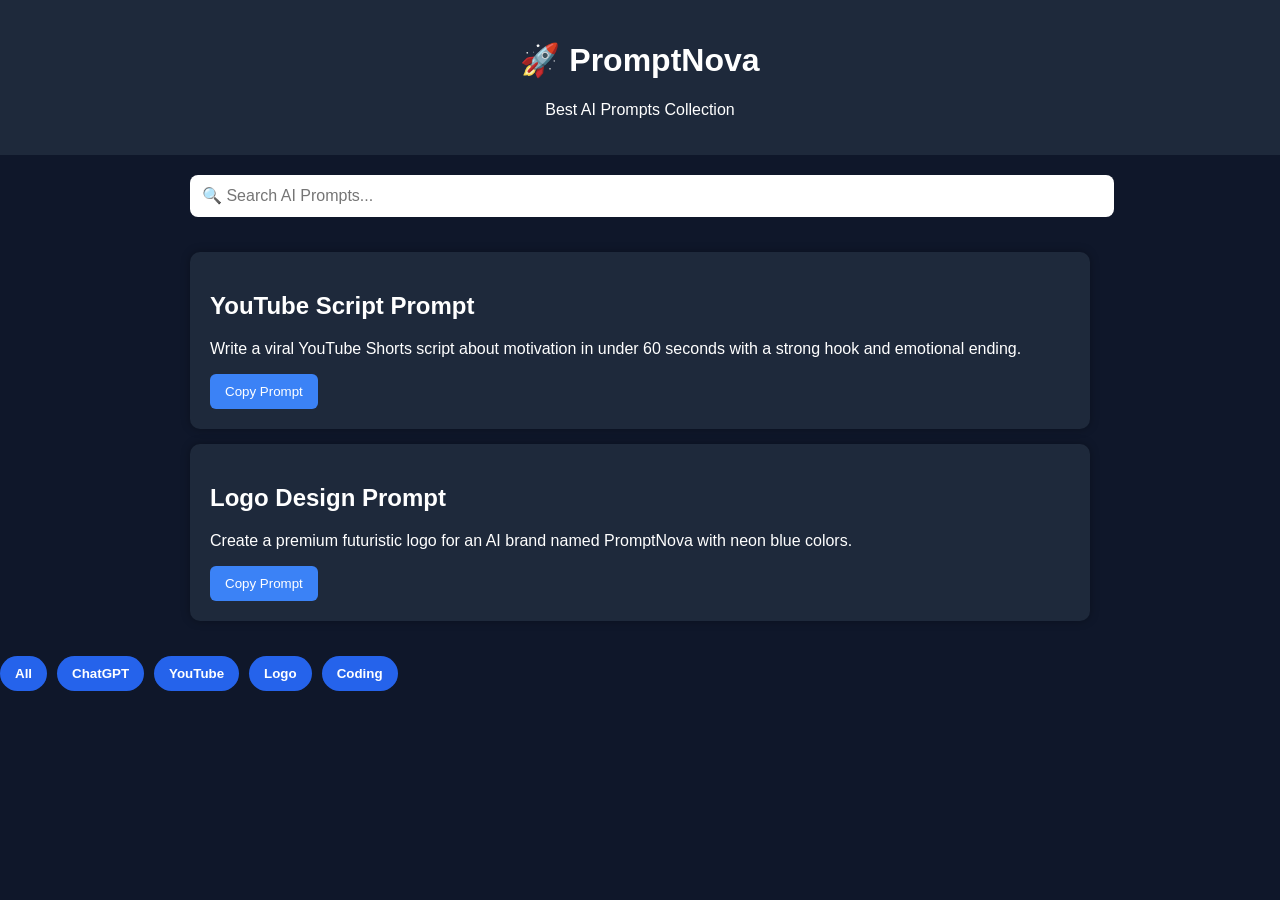
==== prompts.html @ 5114a774 "Update prompts.html" ====
<!DOCTYPE html>
<html lang="en">
<head>
<meta charset="UTF-8">
<meta name="viewport" content="width=device-width, initial-scale=1.0">
<title>PromptNova</title>

<link rel="stylesheet" href="style.css">
</head>

<body>

<header>
<h1>🚀 PromptNova</h1>
<p>Best AI Prompts Collection</p>
</header>

<div class="container">
  <input
  type="text"
  id="search"
  placeholder="🔍 Search AI Prompts..."
  style="width:100%;padding:12px;border-radius:8px;border:none;margin-bottom:20px;font-size:16px;">

<div class="card" data-category="youtube">
<h2>YouTube Script Prompt</h2>

<p id="p1">
Write a viral YouTube Shorts script about motivation in under 60 seconds with a strong hook and emotional ending.
</p>

<button onclick="copyPrompt('p1')">
Copy Prompt
</button>

</div>

<div class="card" data-category="logo">
<h2>Logo Design Prompt</h2>

<p id="p2">
Create a premium futuristic logo for an AI brand named PromptNova with neon blue colors.
</p>

<button onclick="copyPrompt('p2')">
Copy Prompt
</button>

</div>

</div>

<script src="script.js"></script>

</body>
</html>
<div class="categories">
  <button class="cat-btn">All</button>
  <button class="cat-btn">ChatGPT</button>
  <button class="cat-btn">YouTube</button>
  <button class="cat-btn">Logo</button>
  <button class="cat-btn">Coding</button>
</div>
---- style.css ----
body{
  margin:0;
  font-family:Arial,sans-serif;
  background:#0f172a;
  color:white;
}

header{
  background:#1e293b;
  padding:20px;
  text-align:center;
}

.container{
  max-width:900px;
  margin:auto;
  padding:20px;
}

.card{
  background:#1e293b;
  padding:20px;
  margin:15px 0;
  border-radius:10px;
  box-shadow:0 0 10px rgba(0,0,0,0.3);
}

button{
  background:#3b82f6;
  color:white;
  border:none;
  padding:10px 15px;
  border-radius:6px;
  cursor:pointer;
}

button:hover{
  background:#2563eb;
}
.categories{
display:flex;
gap:10px;
flex-wrap:wrap;
margin-bottom:20px;
}

.cat-btn{
background:#2563eb;
color:white;
border:none;
padding:10px 15px;
border-radius:20px;
cursor:pointer;
font-weight:bold;
}

.cat-btn:hover{
background:#1d4ed8;
}
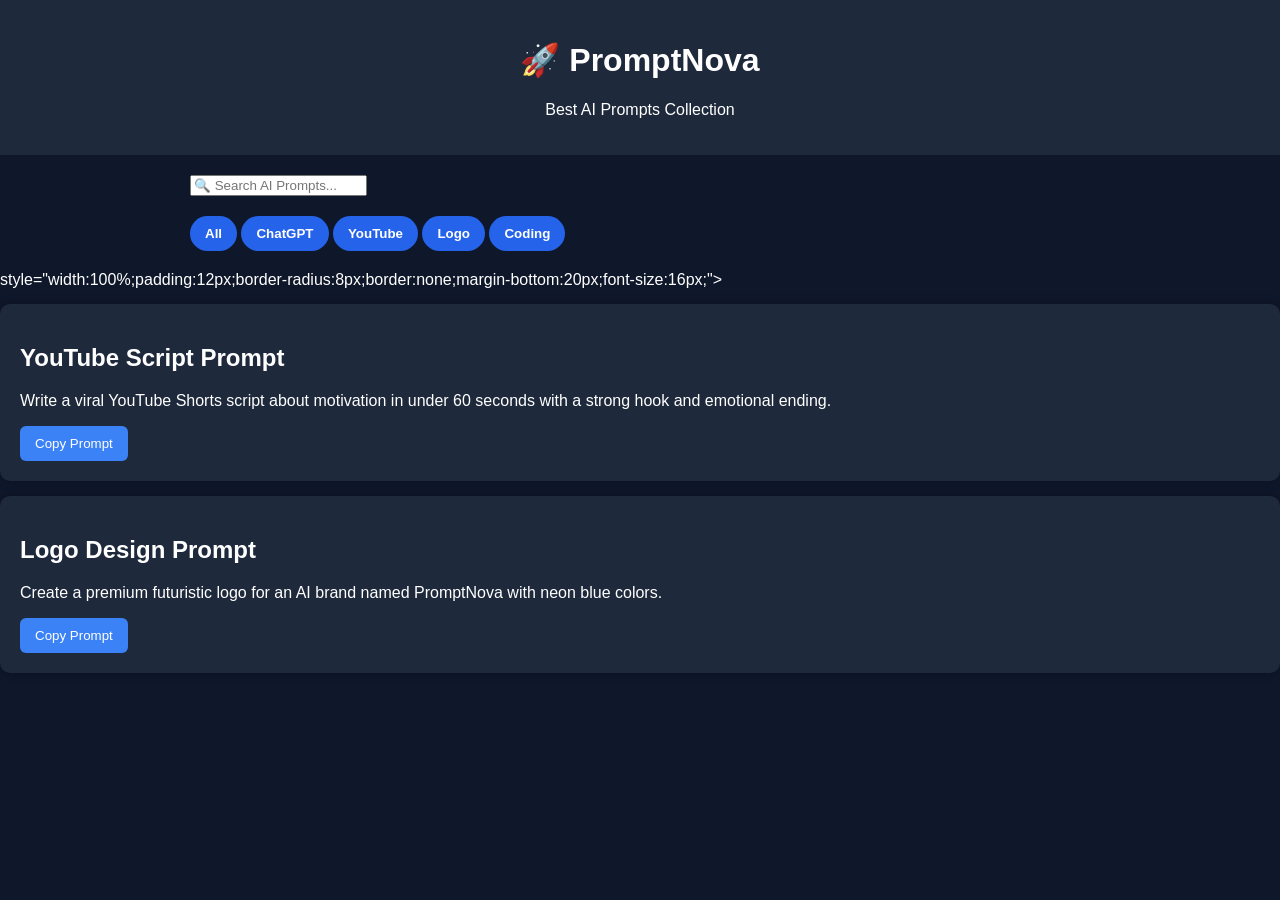
==== commit 8effcc68: "Update prompts.html" ====
--- a/prompts.html
+++ b/prompts.html
@@ -20,6 +20,13 @@
   type="text"
   id="search"
   placeholder="🔍 Search AI Prompts..."
+    <div class="categories">
+  <button class="cat-btn">All</button>
+  <button class="cat-btn">ChatGPT</button>
+  <button class="cat-btn">YouTube</button>
+  <button class="cat-btn">Logo</button>
+  <button class="cat-btn">Coding</button>
+</div>
   style="width:100%;padding:12px;border-radius:8px;border:none;margin-bottom:20px;font-size:16px;">
 
 <div class="card" data-category="youtube">
@@ -54,10 +61,3 @@
 
 </body>
 </html>
-<div class="categories">
-  <button class="cat-btn">All</button>
-  <button class="cat-btn">ChatGPT</button>
-  <button class="cat-btn">YouTube</button>
-  <button class="cat-btn">Logo</button>
-  <button class="cat-btn">Coding</button>
-</div>
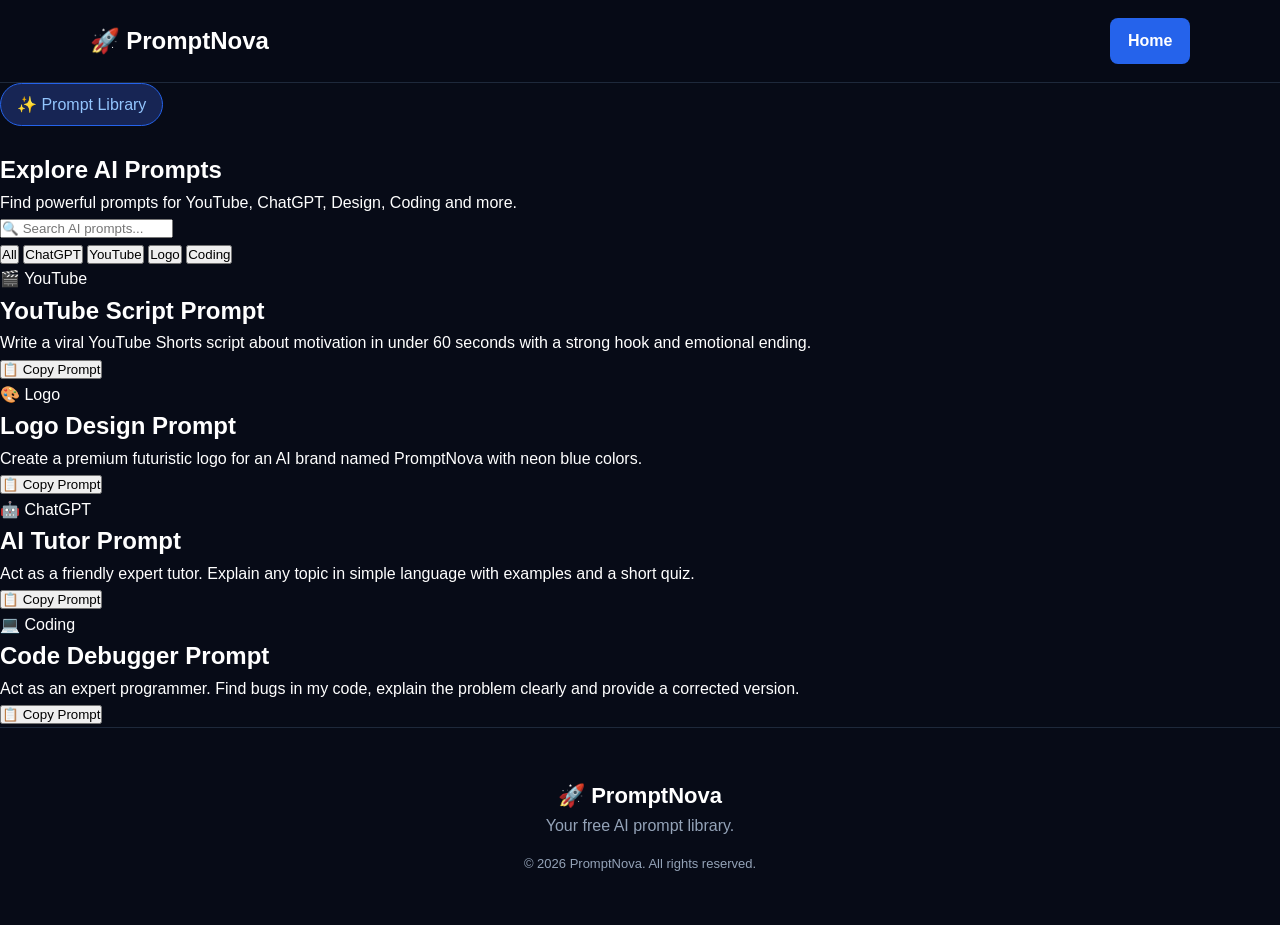
==== commit e22cb295: "Update prompts.html" ====
--- a/prompts.html
+++ b/prompts.html
@@ -1,63 +1,173 @@
 <!DOCTYPE html>
 <html lang="en">
 <head>
-<meta charset="UTF-8">
-<meta name="viewport" content="width=device-width, initial-scale=1.0">
-<title>PromptNova</title>
+  <meta charset="UTF-8">
+  <meta name="viewport" content="width=device-width, initial-scale=1.0">
 
-<link rel="stylesheet" href="style.css">
+  <title>PromptNova — AI Prompts</title>
+
+  <link rel="stylesheet" href="style.css?v=2">
 </head>
 
 <body>
 
-<header>
-<h1>🚀 PromptNova</h1>
-<p>Best AI Prompts Collection</p>
-</header>
+  <!-- NAVBAR -->
+  <nav class="navbar">
+    <div class="logo">🚀 PromptNova</div>
 
-<div class="container">
-  <input
-  type="text"
-  id="search"
-  placeholder="🔍 Search AI Prompts..."
+    <a href="index.html" class="nav-btn">
+      Home
+    </a>
+  </nav>
+
+
+  <!-- PAGE HEADER -->
+  <section class="prompts-hero">
+
+    <div class="badge">
+      ✨ Prompt Library
+    </div>
+
+    <h1>Explore AI Prompts</h1>
+
+    <p>
+      Find powerful prompts for YouTube, ChatGPT, Design,
+      Coding and more.
+    </p>
+
+  </section>
+
+
+  <!-- PROMPTS -->
+  <main class="prompts-container">
+
+    <!-- SEARCH -->
+    <input
+      type="text"
+      id="search"
+      class="prompt-search"
+      placeholder="🔍 Search AI prompts..."
+    >
+
+
+    <!-- CATEGORIES -->
     <div class="categories">
-  <button class="cat-btn">All</button>
-  <button class="cat-btn">ChatGPT</button>
-  <button class="cat-btn">YouTube</button>
-  <button class="cat-btn">Logo</button>
-  <button class="cat-btn">Coding</button>
-</div>
-  style="width:100%;padding:12px;border-radius:8px;border:none;margin-bottom:20px;font-size:16px;">
 
-<div class="card" data-category="youtube">
-<h2>YouTube Script Prompt</h2>
+      <button class="cat-btn">All</button>
 
-<p id="p1">
-Write a viral YouTube Shorts script about motivation in under 60 seconds with a strong hook and emotional ending.
-</p>
+      <button class="cat-btn">ChatGPT</button>
 
-<button onclick="copyPrompt('p1')">
-Copy Prompt
-</button>
+      <button class="cat-btn">YouTube</button>
 
-</div>
+      <button class="cat-btn">Logo</button>
 
-<div class="card" data-category="logo">
-<h2>Logo Design Prompt</h2>
+      <button class="cat-btn">Coding</button>
 
-<p id="p2">
-Create a premium futuristic logo for an AI brand named PromptNova with neon blue colors.
-</p>
+    </div>
 
-<button onclick="copyPrompt('p2')">
-Copy Prompt
-</button>
 
-</div>
+    <!-- PROMPT GRID -->
+    <div class="prompt-grid">
 
-</div>
 
-<script src="script.js"></script>
+      <!-- YOUTUBE -->
+      <div class="card prompt-card" data-category="youtube">
+
+        <span class="prompt-tag">🎬 YouTube</span>
+
+        <h2>YouTube Script Prompt</h2>
+
+        <p id="p1">
+          Write a viral YouTube Shorts script about motivation
+          in under 60 seconds with a strong hook and emotional ending.
+        </p>
+
+        <button onclick="copyPrompt('p1')">
+          📋 Copy Prompt
+        </button>
+
+      </div>
+
+
+      <!-- LOGO -->
+      <div class="card prompt-card" data-category="logo">
+
+        <span class="prompt-tag">🎨 Logo</span>
+
+        <h2>Logo Design Prompt</h2>
+
+        <p id="p2">
+          Create a premium futuristic logo for an AI brand
+          named PromptNova with neon blue colors.
+        </p>
+
+        <button onclick="copyPrompt('p2')">
+          📋 Copy Prompt
+        </button>
+
+      </div>
+
+
+      <!-- CHATGPT -->
+      <div class="card prompt-card" data-category="chatgpt">
+
+        <span class="prompt-tag">🤖 ChatGPT</span>
+
+        <h2>AI Tutor Prompt</h2>
+
+        <p id="p3">
+          Act as a friendly expert tutor. Explain any topic
+          in simple language with examples and a short quiz.
+        </p>
+
+        <button onclick="copyPrompt('p3')">
+          📋 Copy Prompt
+        </button>
+
+      </div>
+
+
+      <!-- CODING -->
+      <div class="card prompt-card" data-category="coding">
+
+        <span class="prompt-tag">💻 Coding</span>
+
+        <h2>Code Debugger Prompt</h2>
+
+        <p id="p4">
+          Act as an expert programmer. Find bugs in my code,
+          explain the problem clearly and provide a corrected version.
+        </p>
+
+        <button onclick="copyPrompt('p4')">
+          📋 Copy Prompt
+        </button>
+
+      </div>
+
+
+    </div>
+
+  </main>
+
+
+  <!-- FOOTER -->
+  <footer>
+
+    <h3>🚀 PromptNova</h3>
+
+    <p>
+      Your free AI prompt library.
+    </p>
+
+    <p class="copyright">
+      © 2026 PromptNova. All rights reserved.
+    </p>
+
+  </footer>
+
+
+  <script src="script.js"></script>
 
 </body>
 </html>
--- a/style.css
+++ b/style.css
@@ -1,59 +1,311 @@
-body{
-  margin:0;
-  font-family:Arial,sans-serif;
-  background:#0f172a;
-  color:white;
-}
-
-header{
-  background:#1e293b;
-  padding:20px;
-  text-align:center;
-}
-
-.container{
-  max-width:900px;
-  margin:auto;
-  padding:20px;
-}
-
-.card{
-  background:#1e293b;
-  padding:20px;
-  margin:15px 0;
-  border-radius:10px;
-  box-shadow:0 0 10px rgba(0,0,0,0.3);
-}
-
-button{
-  background:#3b82f6;
-  color:white;
-  border:none;
-  padding:10px 15px;
-  border-radius:6px;
-  cursor:pointer;
-}
-
-button:hover{
-  background:#2563eb;
-}
-.categories{
-display:flex;
-gap:10px;
-flex-wrap:wrap;
-margin-bottom:20px;
-}
-
-.cat-btn{
-background:#2563eb;
-color:white;
-border:none;
-padding:10px 15px;
-border-radius:20px;
-cursor:pointer;
-font-weight:bold;
-}
-
-.cat-btn:hover{
-background:#1d4ed8;
-}
+* {
+  box-sizing: border-box;
+  margin: 0;
+  padding: 0;
+}
+
+html {
+  scroll-behavior: smooth;
+}
+
+body {
+  font-family: Arial, sans-serif;
+  background: #070b17;
+  color: #ffffff;
+  line-height: 1.6;
+}
+
+a {
+  text-decoration: none;
+  color: inherit;
+}
+
+/* NAVBAR */
+
+.navbar {
+  width: 100%;
+  padding: 18px 7%;
+  display: flex;
+  justify-content: space-between;
+  align-items: center;
+  background: rgba(7, 11, 23, 0.95);
+  border-bottom: 1px solid #1e293b;
+  position: sticky;
+  top: 0;
+  z-index: 100;
+}
+
+.logo {
+  font-size: 24px;
+  font-weight: bold;
+}
+
+.nav-btn {
+  background: #2563eb;
+  padding: 10px 18px;
+  border-radius: 8px;
+  font-weight: bold;
+}
+
+/* HERO */
+
+.hero {
+  min-height: 600px;
+  display: flex;
+  justify-content: center;
+  align-items: center;
+  text-align: center;
+  padding: 80px 20px;
+  background:
+    radial-gradient(circle at top, #172554 0%, #070b17 55%);
+}
+
+.hero-content {
+  max-width: 850px;
+}
+
+.badge {
+  display: inline-block;
+  background: #172554;
+  border: 1px solid #2563eb;
+  padding: 8px 16px;
+  border-radius: 30px;
+  margin-bottom: 25px;
+  color: #93c5fd;
+}
+
+.hero h1 {
+  font-size: clamp(42px, 7vw, 76px);
+  line-height: 1.1;
+  margin-bottom: 25px;
+}
+
+.hero h1 span {
+  color: #60a5fa;
+}
+
+.hero p {
+  max-width: 650px;
+  margin: auto;
+  color: #cbd5e1;
+  font-size: 19px;
+}
+
+.hero-buttons {
+  margin-top: 35px;
+  display: flex;
+  justify-content: center;
+  gap: 15px;
+  flex-wrap: wrap;
+}
+
+.primary-btn,
+.secondary-btn {
+  padding: 14px 24px;
+  border-radius: 10px;
+  font-weight: bold;
+}
+
+.primary-btn {
+  background: #2563eb;
+}
+
+.secondary-btn {
+  border: 1px solid #475569;
+  background: #111827;
+}
+
+/* STATS */
+
+.stats {
+  max-width: 900px;
+  margin: -40px auto 70px;
+  display: grid;
+  grid-template-columns: repeat(3, 1fr);
+  gap: 15px;
+  padding: 0 20px;
+}
+
+.stat {
+  text-align: center;
+  background: #111827;
+  border: 1px solid #1e293b;
+  padding: 25px;
+  border-radius: 14px;
+}
+
+.stat h2 {
+  color: #60a5fa;
+  font-size: 30px;
+}
+
+.stat p {
+  color: #94a3b8;
+}
+
+/* SECTIONS */
+
+.section {
+  max-width: 1100px;
+  margin: auto;
+  padding: 70px 20px;
+  text-align: center;
+}
+
+.section > h2 {
+  font-size: 36px;
+  margin-bottom: 8px;
+}
+
+.section-subtitle {
+  color: #94a3b8;
+  margin-bottom: 35px;
+}
+
+/* CATEGORIES */
+
+.category-grid {
+  display: grid;
+  grid-template-columns: repeat(3, 1fr);
+  gap: 18px;
+}
+
+.category-card {
+  background: #111827;
+  border: 1px solid #1e293b;
+  border-radius: 15px;
+  padding: 30px 20px;
+  font-size: 35px;
+  transition: 0.25s;
+}
+
+.category-card:hover {
+  transform: translateY(-6px);
+  border-color: #2563eb;
+}
+
+.category-card h3 {
+  font-size: 20px;
+  margin-top: 10px;
+}
+
+.category-card p {
+  font-size: 14px;
+  color: #94a3b8;
+}
+
+/* FEATURED */
+
+.featured-grid {
+  display: grid;
+  grid-template-columns: repeat(3, 1fr);
+  gap: 20px;
+  text-align: left;
+}
+
+.featured-card {
+  background: #111827;
+  border: 1px solid #1e293b;
+  padding: 25px;
+  border-radius: 15px;
+}
+
+.featured-card span {
+  color: #60a5fa;
+  font-size: 14px;
+}
+
+.featured-card h3 {
+  margin: 12px 0;
+  font-size: 22px;
+}
+
+.featured-card p {
+  color: #94a3b8;
+  margin-bottom: 20px;
+}
+
+.featured-card a {
+  color: #60a5fa;
+  font-weight: bold;
+}
+
+/* CTA */
+
+.cta {
+  text-align: center;
+  margin: 70px 20px;
+  padding: 70px 20px;
+  border-radius: 20px;
+  background: #111827;
+  border: 1px solid #1e293b;
+}
+
+.cta h2 {
+  font-size: 36px;
+}
+
+.cta p {
+  color: #94a3b8;
+  margin: 15px 0 30px;
+}
+
+/* FOOTER */
+
+footer {
+  text-align: center;
+  padding: 50px 20px;
+  border-top: 1px solid #1e293b;
+  color: #94a3b8;
+}
+
+footer h3 {
+  color: white;
+  font-size: 22px;
+}
+
+.copyright {
+  margin-top: 15px;
+  font-size: 13px;
+}
+
+/* MOBILE */
+
+@media (max-width: 700px) {
+
+  .navbar {
+    padding: 15px 20px;
+  }
+
+  .logo {
+    font-size: 20px;
+  }
+
+  .nav-btn {
+    padding: 8px 12px;
+    font-size: 13px;
+  }
+
+  .hero {
+    min-height: 520px;
+  }
+
+  .hero p {
+    font-size: 16px;
+  }
+
+  .stats {
+    grid-template-columns: 1fr;
+    margin-top: 20px;
+  }
+
+  .category-grid,
+  .featured-grid {
+    grid-template-columns: 1fr;
+  }
+
+  .section > h2,
+  .cta h2 {
+    font-size: 28px;
+  }
+}
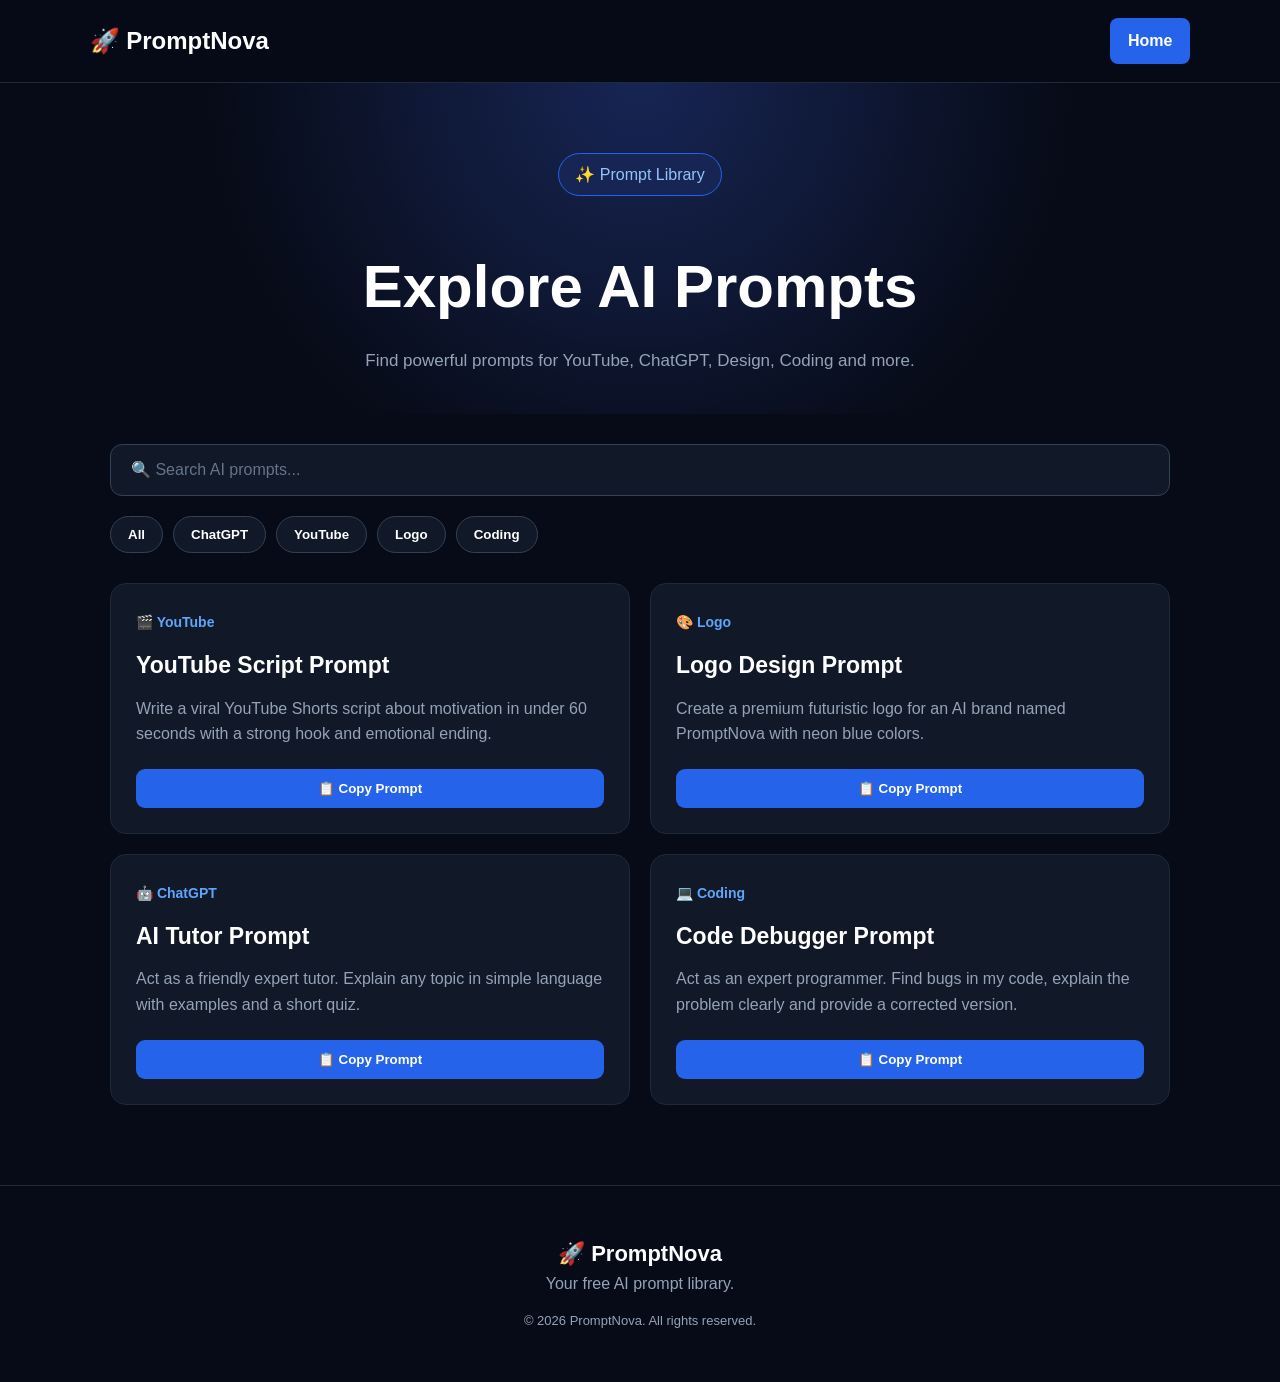
==== commit e166ee99: "Update prompts.html" ====
--- a/prompts.html
+++ b/prompts.html
@@ -6,7 +6,7 @@
 
   <title>PromptNova — AI Prompts</title>
 
-  <link rel="stylesheet" href="style.css?v=2">
+  <link rel="stylesheet" href="style.css?v=3">
 </head>
 
 <body>
--- a/style.css
+++ b/style.css
@@ -309,3 +309,130 @@
     font-size: 28px;
   }
 }
+/* PROMPTS PAGE */
+
+.prompts-hero {
+  text-align: center;
+  padding: 70px 20px 40px;
+  background: radial-gradient(circle at top, #172554 0%, #070b17 60%);
+}
+
+.prompts-hero h1 {
+  font-size: clamp(38px, 6vw, 60px);
+  margin: 18px 0 12px;
+}
+
+.prompts-hero p {
+  color: #94a3b8;
+  max-width: 650px;
+  margin: auto;
+  font-size: 17px;
+}
+
+.prompts-container {
+  max-width: 1100px;
+  margin: auto;
+  padding: 30px 20px 80px;
+}
+
+.prompt-search {
+  width: 100%;
+  padding: 16px 20px;
+  border-radius: 12px;
+  border: 1px solid #334155;
+  background: #111827;
+  color: white;
+  font-size: 16px;
+  outline: none;
+  margin-bottom: 20px;
+}
+
+.prompt-search:focus {
+  border-color: #2563eb;
+}
+
+.prompt-search::placeholder {
+  color: #64748b;
+}
+
+.categories {
+  display: flex;
+  gap: 10px;
+  flex-wrap: wrap;
+  margin-bottom: 30px;
+}
+
+.cat-btn {
+  padding: 10px 17px;
+  border-radius: 25px;
+  border: 1px solid #334155;
+  background: #111827;
+  color: white;
+  cursor: pointer;
+  font-weight: bold;
+}
+
+.cat-btn:hover {
+  background: #2563eb;
+  border-color: #2563eb;
+}
+
+.prompt-grid {
+  display: grid;
+  grid-template-columns: repeat(2, 1fr);
+  gap: 20px;
+}
+
+.prompt-card {
+  background: #111827;
+  border: 1px solid #1e293b;
+  border-radius: 16px;
+  padding: 25px;
+  transition: 0.25s;
+}
+
+.prompt-card:hover {
+  transform: translateY(-5px);
+  border-color: #2563eb;
+}
+
+.prompt-tag {
+  color: #60a5fa;
+  font-size: 14px;
+  font-weight: bold;
+}
+
+.prompt-card h2 {
+  margin: 12px 0;
+  font-size: 23px;
+}
+
+.prompt-card p {
+  color: #94a3b8;
+  margin-bottom: 22px;
+}
+
+.prompt-card button {
+  width: 100%;
+  padding: 12px;
+  border: none;
+  border-radius: 9px;
+  background: #2563eb;
+  color: white;
+  font-weight: bold;
+  cursor: pointer;
+}
+
+.prompt-card button:hover {
+  background: #1d4ed8;
+}
+
+@media (max-width: 700px) {
+  .prompt-grid {
+    grid-template-columns: 1fr;
+  }
+
+  .prompts-hero {
+    padding-top: 50px;
+  }
+}
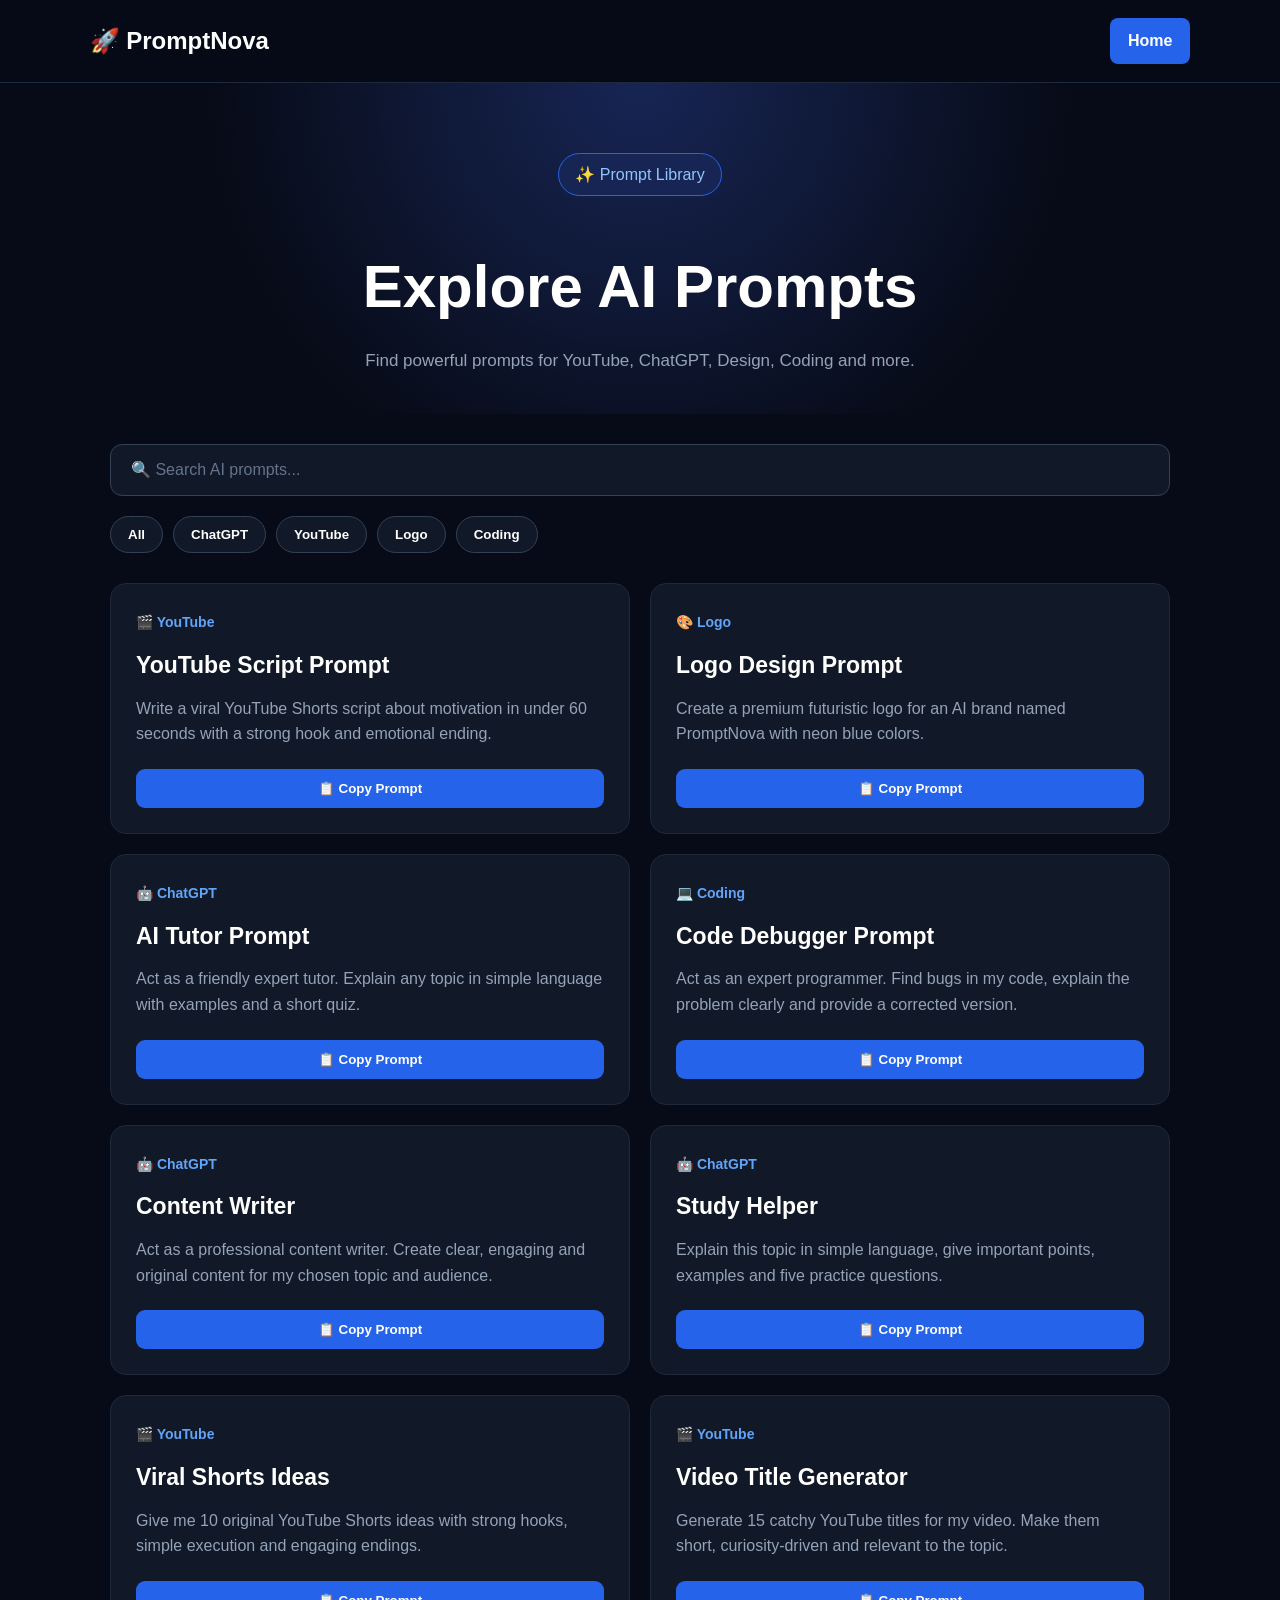
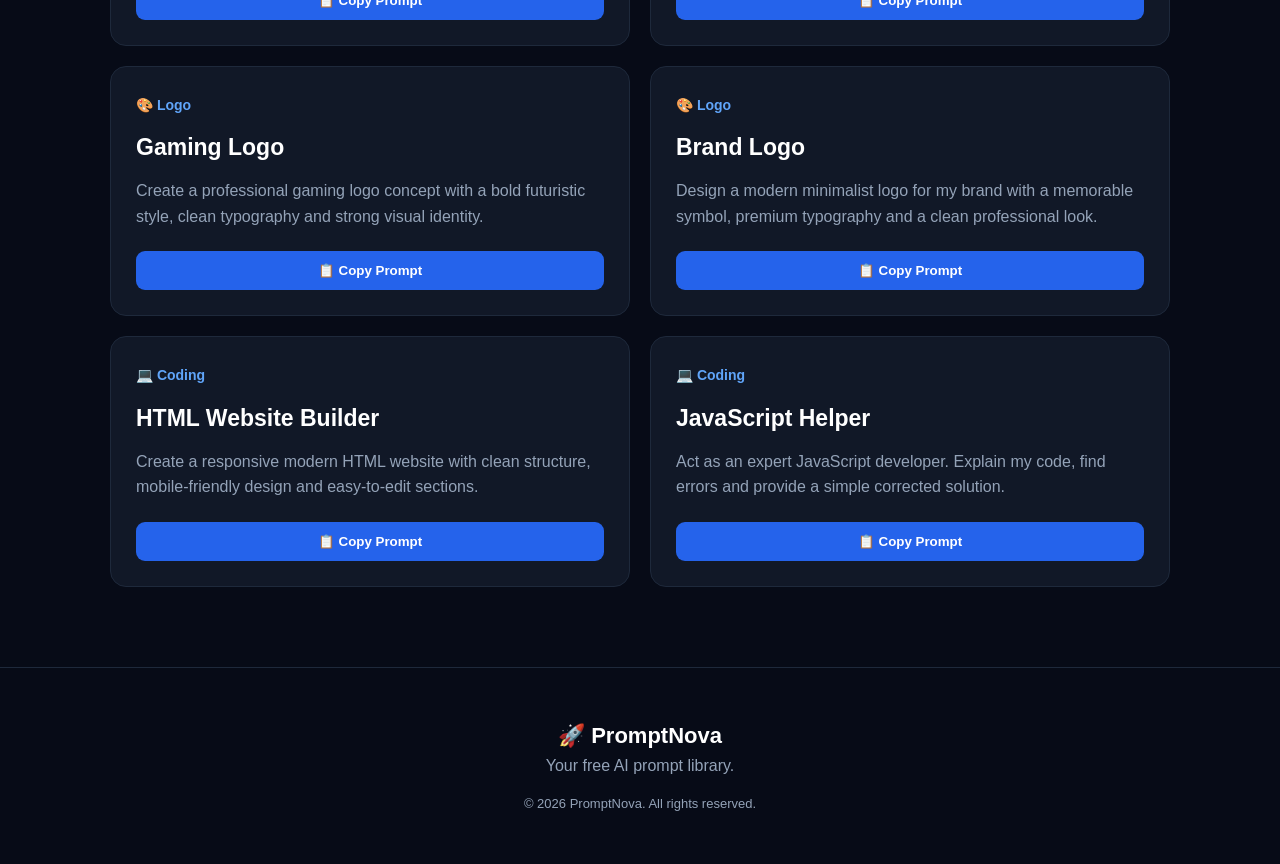
==== commit 9847001a: "Update prompts.html" ====
--- a/prompts.html
+++ b/prompts.html
@@ -144,6 +144,87 @@
         </button>
 
       </div>
+      <!-- MORE PROMPTS -->
+
+<!-- CHATGPT -->
+<div class="card prompt-card" data-category="chatgpt">
+  <span class="prompt-tag">🤖 ChatGPT</span>
+  <h2>Content Writer</h2>
+  <p id="p5">
+    Act as a professional content writer. Create clear, engaging and original content for my chosen topic and audience.
+  </p>
+  <button onclick="copyPrompt('p5')">📋 Copy Prompt</button>
+</div>
+
+<!-- CHATGPT -->
+<div class="card prompt-card" data-category="chatgpt">
+  <span class="prompt-tag">🤖 ChatGPT</span>
+  <h2>Study Helper</h2>
+  <p id="p6">
+    Explain this topic in simple language, give important points, examples and five practice questions.
+  </p>
+  <button onclick="copyPrompt('p6')">📋 Copy Prompt</button>
+</div>
+
+<!-- YOUTUBE -->
+<div class="card prompt-card" data-category="youtube">
+  <span class="prompt-tag">🎬 YouTube</span>
+  <h2>Viral Shorts Ideas</h2>
+  <p id="p7">
+    Give me 10 original YouTube Shorts ideas with strong hooks, simple execution and engaging endings.
+  </p>
+  <button onclick="copyPrompt('p7')">📋 Copy Prompt</button>
+</div>
+
+<!-- YOUTUBE -->
+<div class="card prompt-card" data-category="youtube">
+  <span class="prompt-tag">🎬 YouTube</span>
+  <h2>Video Title Generator</h2>
+  <p id="p8">
+    Generate 15 catchy YouTube titles for my video. Make them short, curiosity-driven and relevant to the topic.
+  </p>
+  <button onclick="copyPrompt('p8')">📋 Copy Prompt</button>
+</div>
+
+<!-- LOGO -->
+<div class="card prompt-card" data-category="logo">
+  <span class="prompt-tag">🎨 Logo</span>
+  <h2>Gaming Logo</h2>
+  <p id="p9">
+    Create a professional gaming logo concept with a bold futuristic style, clean typography and strong visual identity.
+  </p>
+  <button onclick="copyPrompt('p9')">📋 Copy Prompt</button>
+</div>
+
+<!-- LOGO -->
+<div class="card prompt-card" data-category="logo">
+  <span class="prompt-tag">🎨 Logo</span>
+  <h2>Brand Logo</h2>
+  <p id="p10">
+    Design a modern minimalist logo for my brand with a memorable symbol, premium typography and a clean professional look.
+  </p>
+  <button onclick="copyPrompt('p10')">📋 Copy Prompt</button>
+</div>
+
+<!-- CODING -->
+<div class="card prompt-card" data-category="coding">
+  <span class="prompt-tag">💻 Coding</span>
+  <h2>HTML Website Builder</h2>
+  <p id="p11">
+    Create a responsive modern HTML website with clean structure, mobile-friendly design and easy-to-edit sections.
+  </p>
+  <button onclick="copyPrompt('p11')">📋 Copy Prompt</button>
+</div>
+
+<!-- CODING -->
+<div class="card prompt-card" data-category="coding">
+  <span class="prompt-tag">💻 Coding</span>
+  <h2>JavaScript Helper</h2>
+  <p id="p12">
+    Act as an expert JavaScript developer. Explain my code, find errors and provide a simple corrected solution.
+  </p>
+  <button onclick="copyPrompt('p12')">📋 Copy Prompt</button>
+</div>
 
 
     </div>
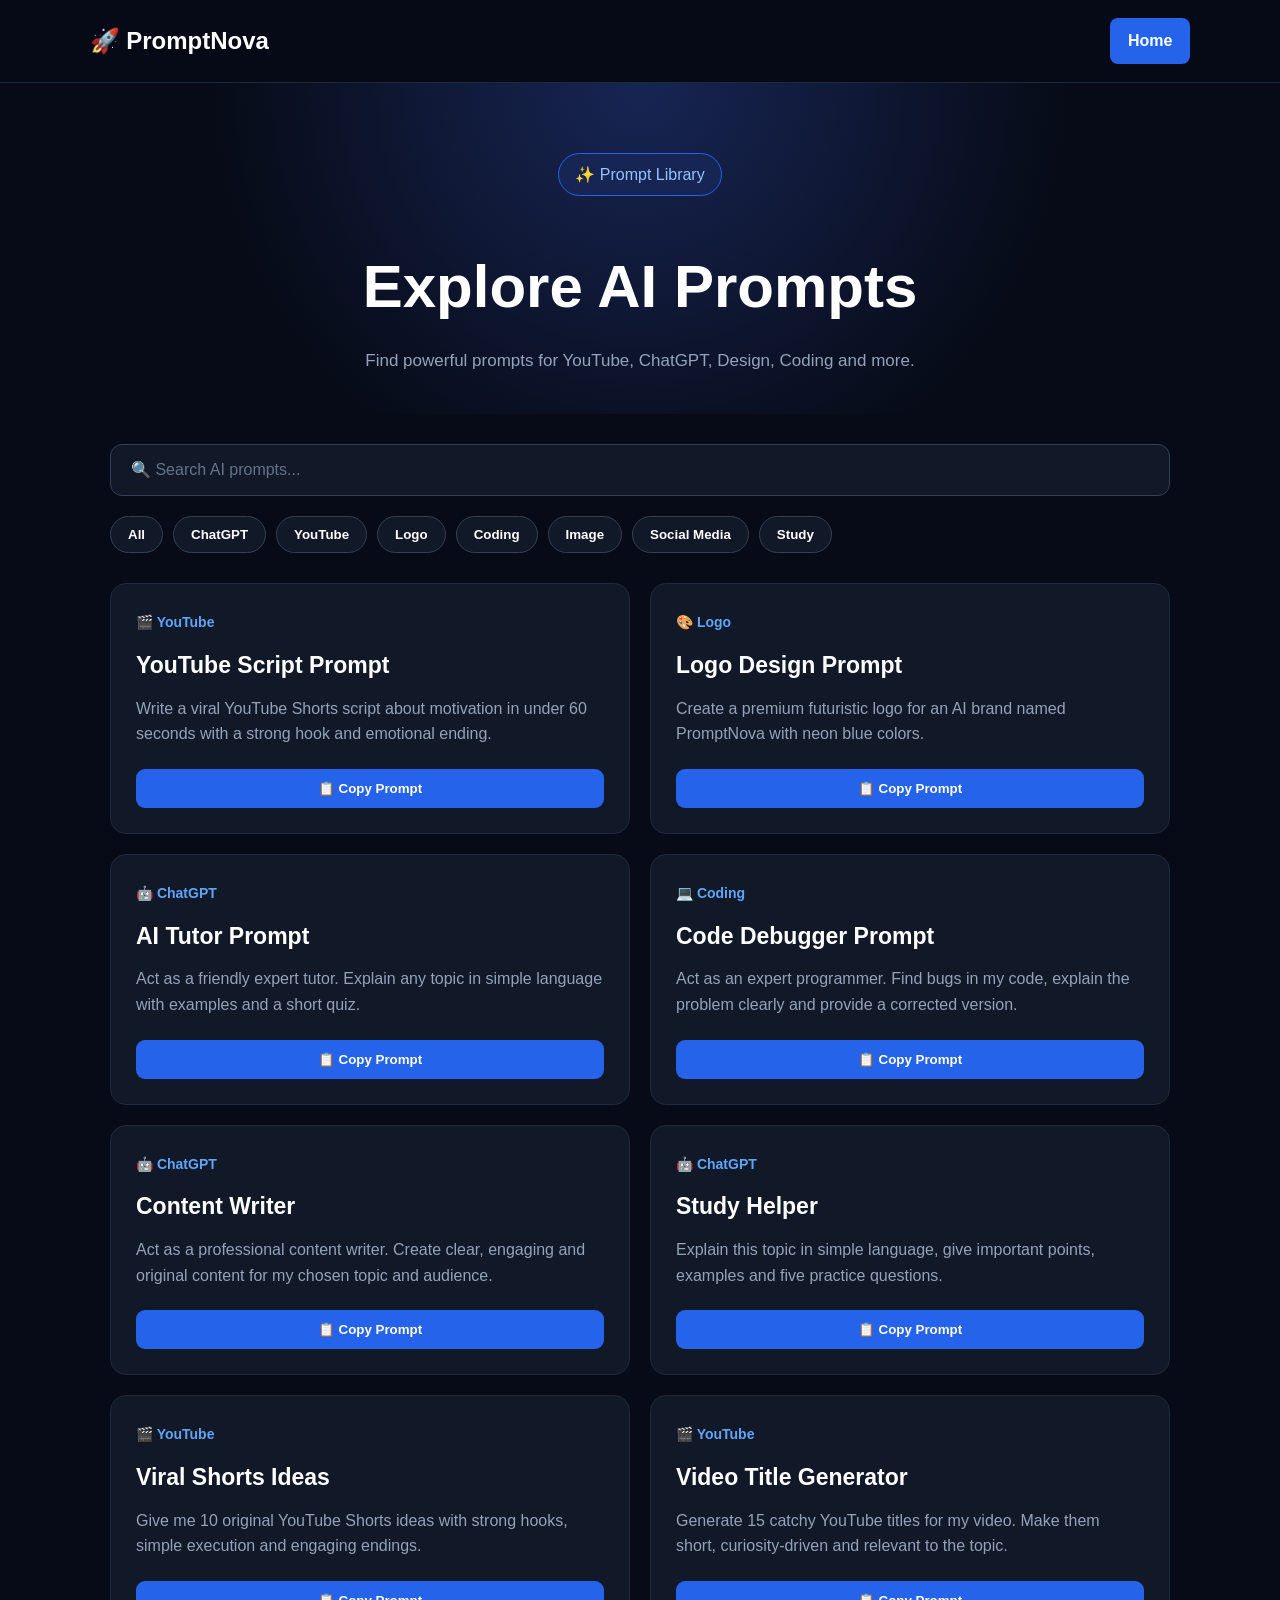
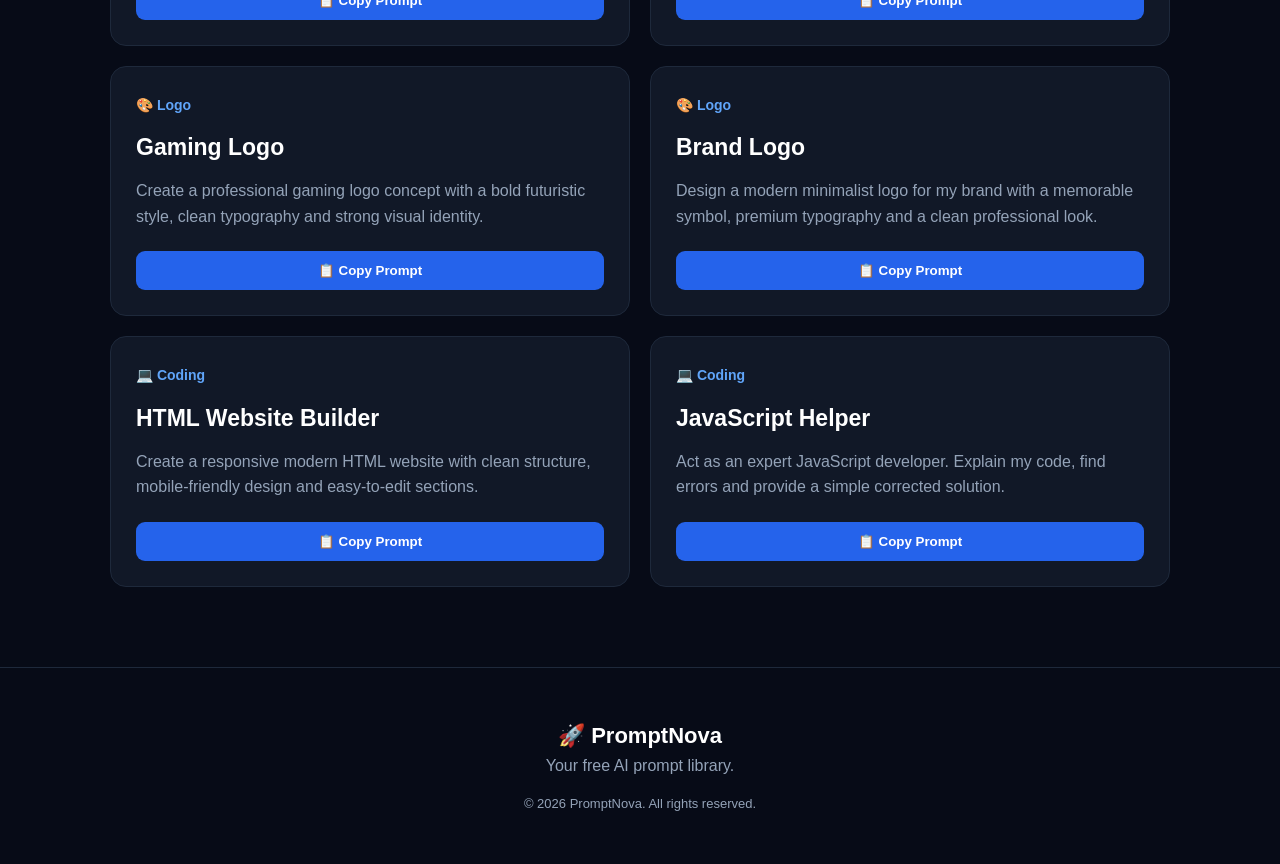
==== commit 41440fb4: "Update prompts.html" ====
--- a/prompts.html
+++ b/prompts.html
@@ -63,6 +63,10 @@
 
       <button class="cat-btn">Coding</button>
 
+      <button class="cat-btn">Image</button>
+<button class="cat-btn">Social Media</button>
+<button class="cat-btn">Study</button>
+
     </div>
 
 
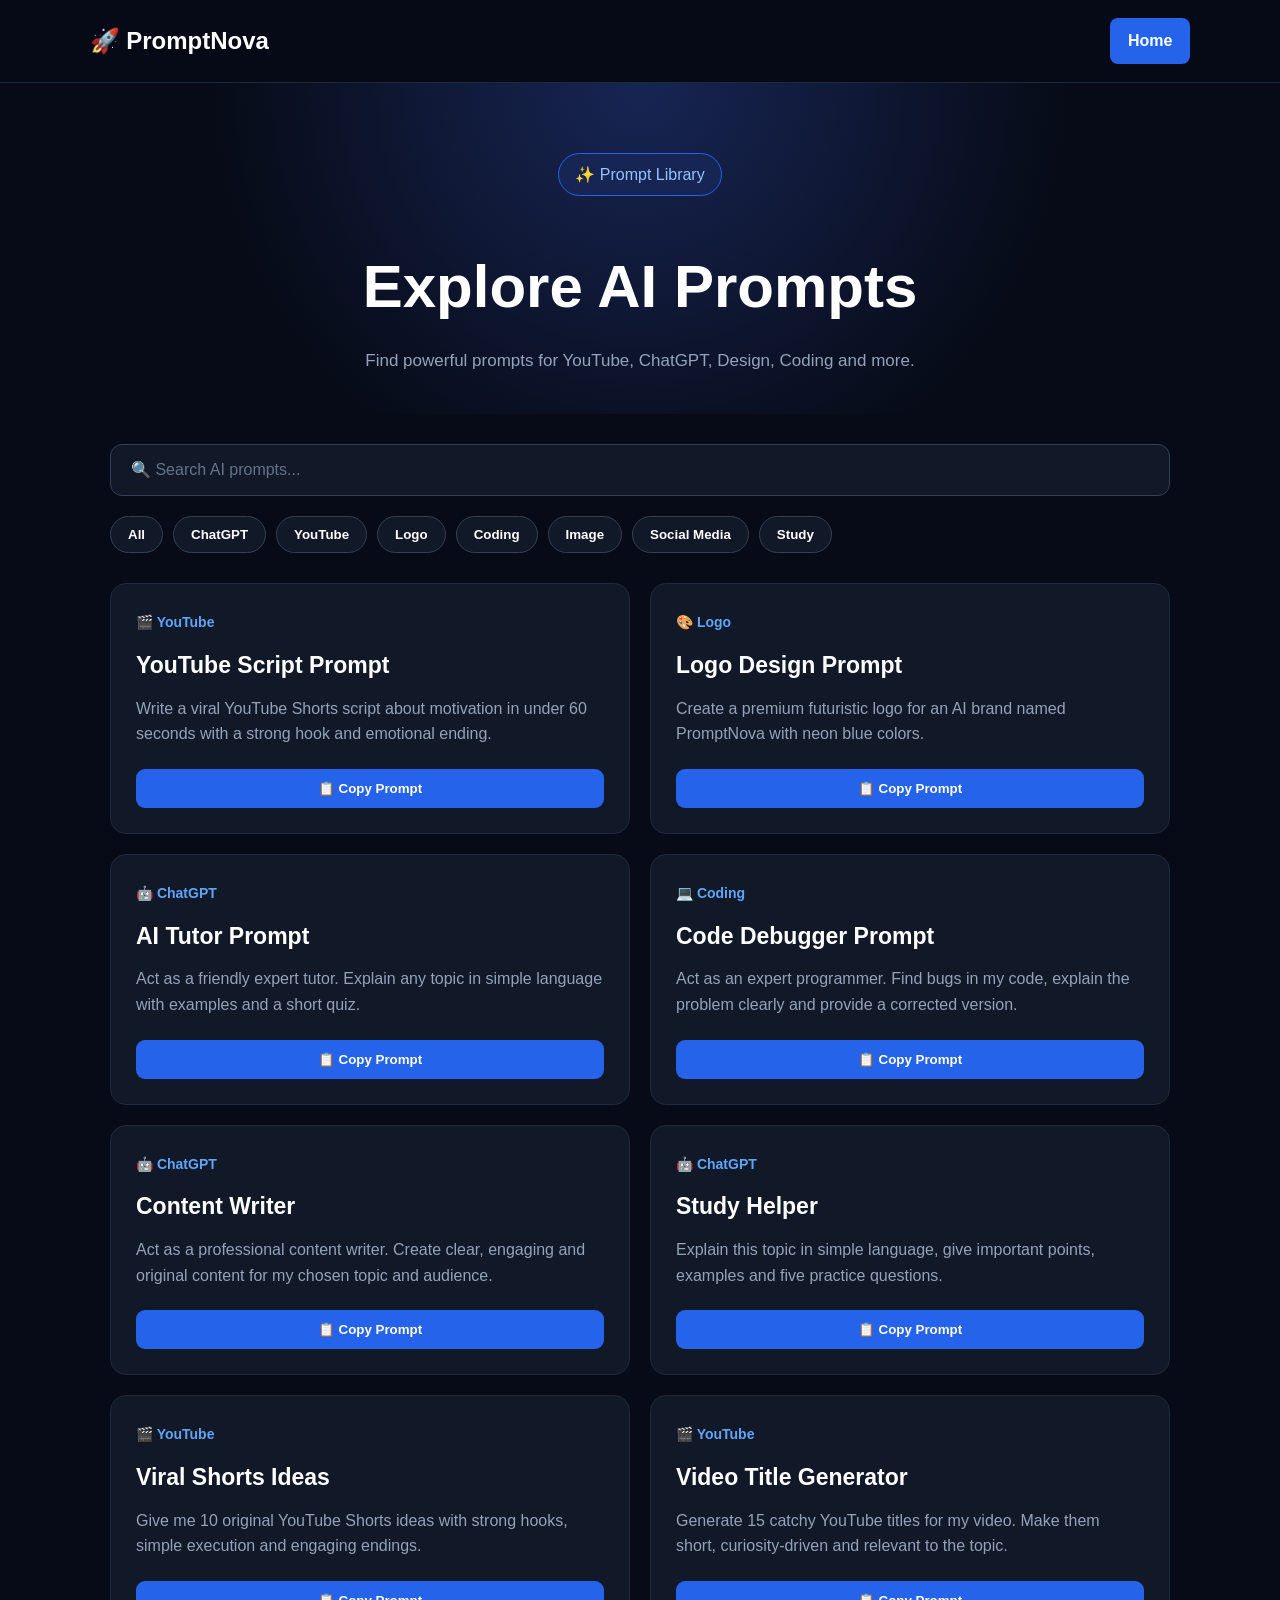
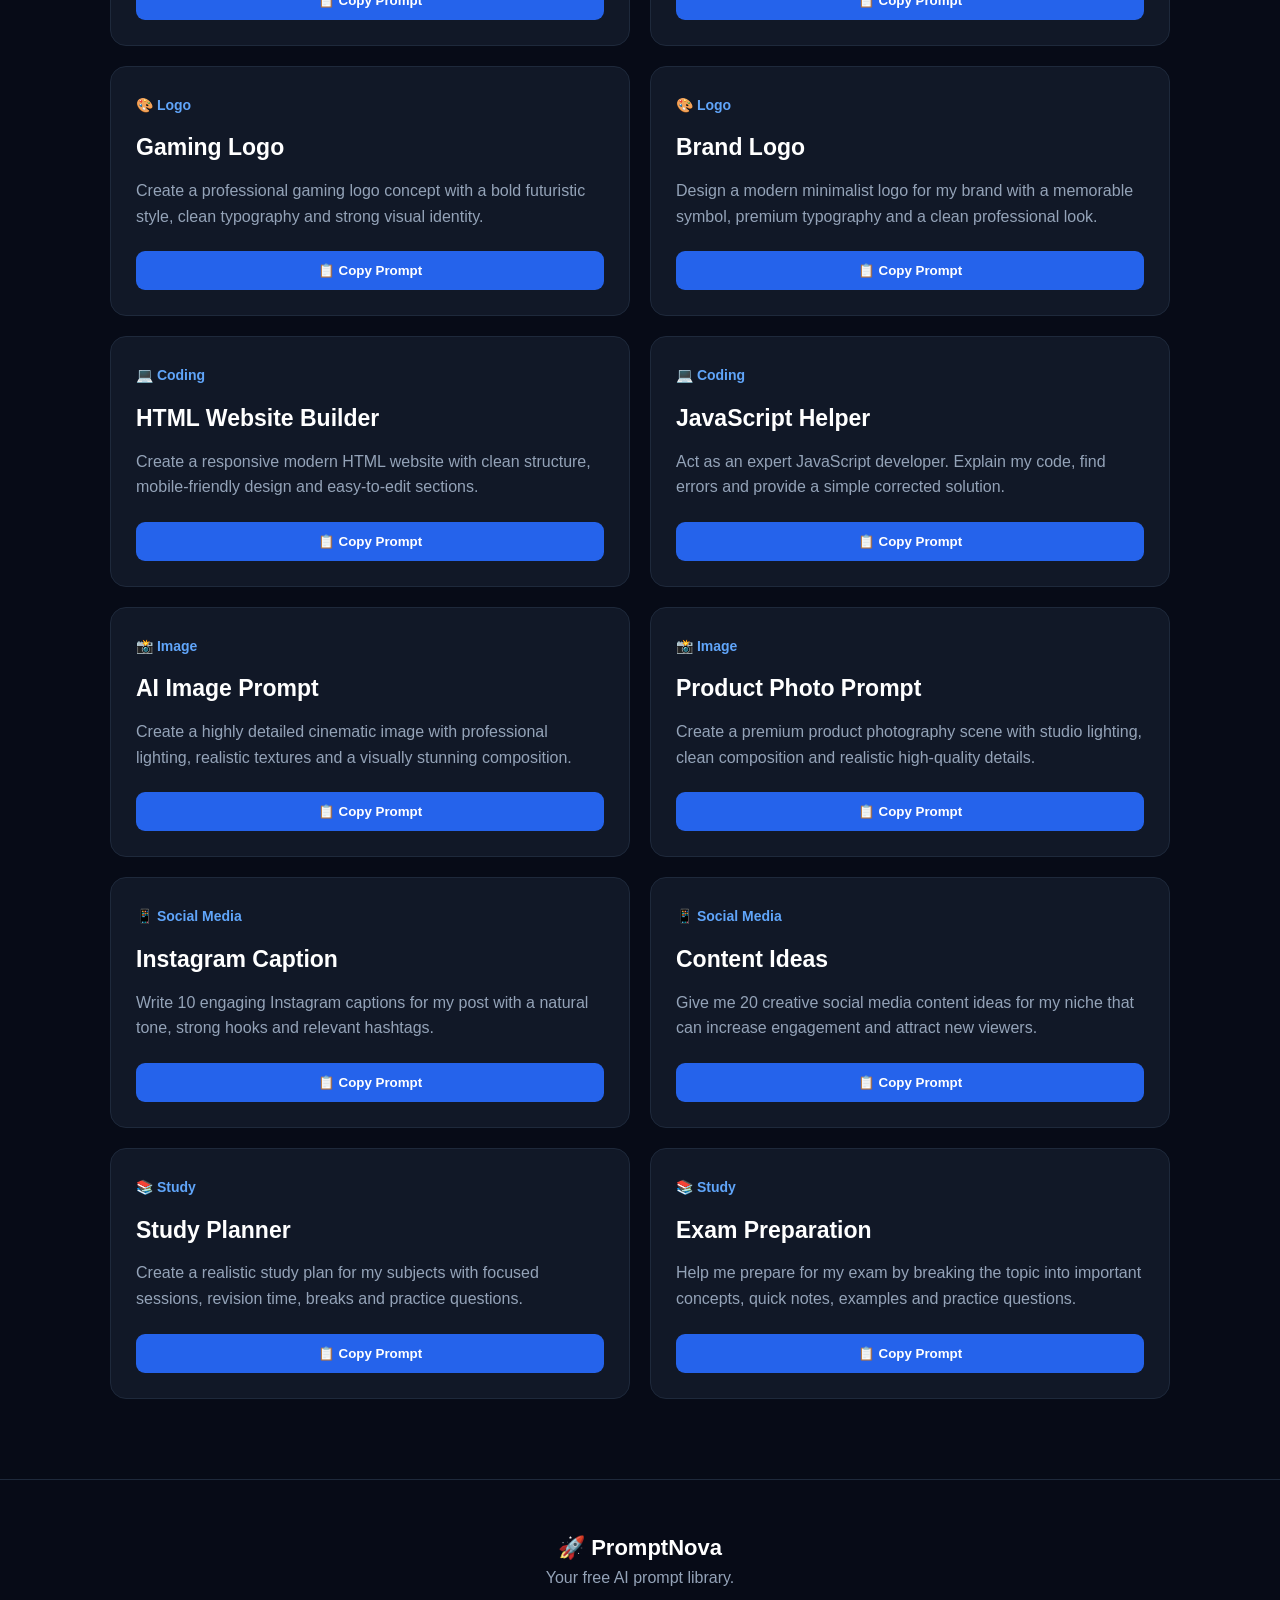
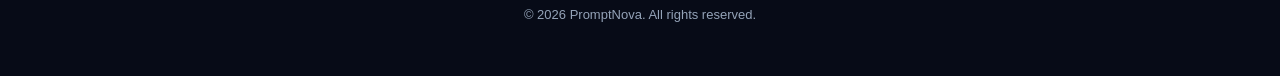
==== commit d6b28d80: "Update prompts.html" ====
--- a/prompts.html
+++ b/prompts.html
@@ -230,6 +230,71 @@
   <button onclick="copyPrompt('p12')">📋 Copy Prompt</button>
 </div>
 
+      <!-- IMAGE -->
+<div class="card prompt-card" data-category="image">
+  <span class="prompt-tag">📸 Image</span>
+  <h2>AI Image Prompt</h2>
+  <p id="p13">
+    Create a highly detailed cinematic image with professional lighting,
+    realistic textures and a visually stunning composition.
+  </p>
+  <button onclick="copyPrompt('p13')">📋 Copy Prompt</button>
+</div>
+
+<!-- IMAGE -->
+<div class="card prompt-card" data-category="image">
+  <span class="prompt-tag">📸 Image</span>
+  <h2>Product Photo Prompt</h2>
+  <p id="p14">
+    Create a premium product photography scene with studio lighting,
+    clean composition and realistic high-quality details.
+  </p>
+  <button onclick="copyPrompt('p14')">📋 Copy Prompt</button>
+</div>
+
+<!-- SOCIAL MEDIA -->
+<div class="card prompt-card" data-category="social media">
+  <span class="prompt-tag">📱 Social Media</span>
+  <h2>Instagram Caption</h2>
+  <p id="p15">
+    Write 10 engaging Instagram captions for my post with a natural
+    tone, strong hooks and relevant hashtags.
+  </p>
+  <button onclick="copyPrompt('p15')">📋 Copy Prompt</button>
+</div>
+
+<!-- SOCIAL MEDIA -->
+<div class="card prompt-card" data-category="social media">
+  <span class="prompt-tag">📱 Social Media</span>
+  <h2>Content Ideas</h2>
+  <p id="p16">
+    Give me 20 creative social media content ideas for my niche that
+    can increase engagement and attract new viewers.
+  </p>
+  <button onclick="copyPrompt('p16')">📋 Copy Prompt</button>
+</div>
+
+<!-- STUDY -->
+<div class="card prompt-card" data-category="study">
+  <span class="prompt-tag">📚 Study</span>
+  <h2>Study Planner</h2>
+  <p id="p17">
+    Create a realistic study plan for my subjects with focused sessions,
+    revision time, breaks and practice questions.
+  </p>
+  <button onclick="copyPrompt('p17')">📋 Copy Prompt</button>
+</div>
+
+<!-- STUDY -->
+<div class="card prompt-card" data-category="study">
+  <span class="prompt-tag">📚 Study</span>
+  <h2>Exam Preparation</h2>
+  <p id="p18">
+    Help me prepare for my exam by breaking the topic into important
+    concepts, quick notes, examples and practice questions.
+  </p>
+  <button onclick="copyPrompt('p18')">📋 Copy Prompt</button>
+</div>
 
     </div>
 
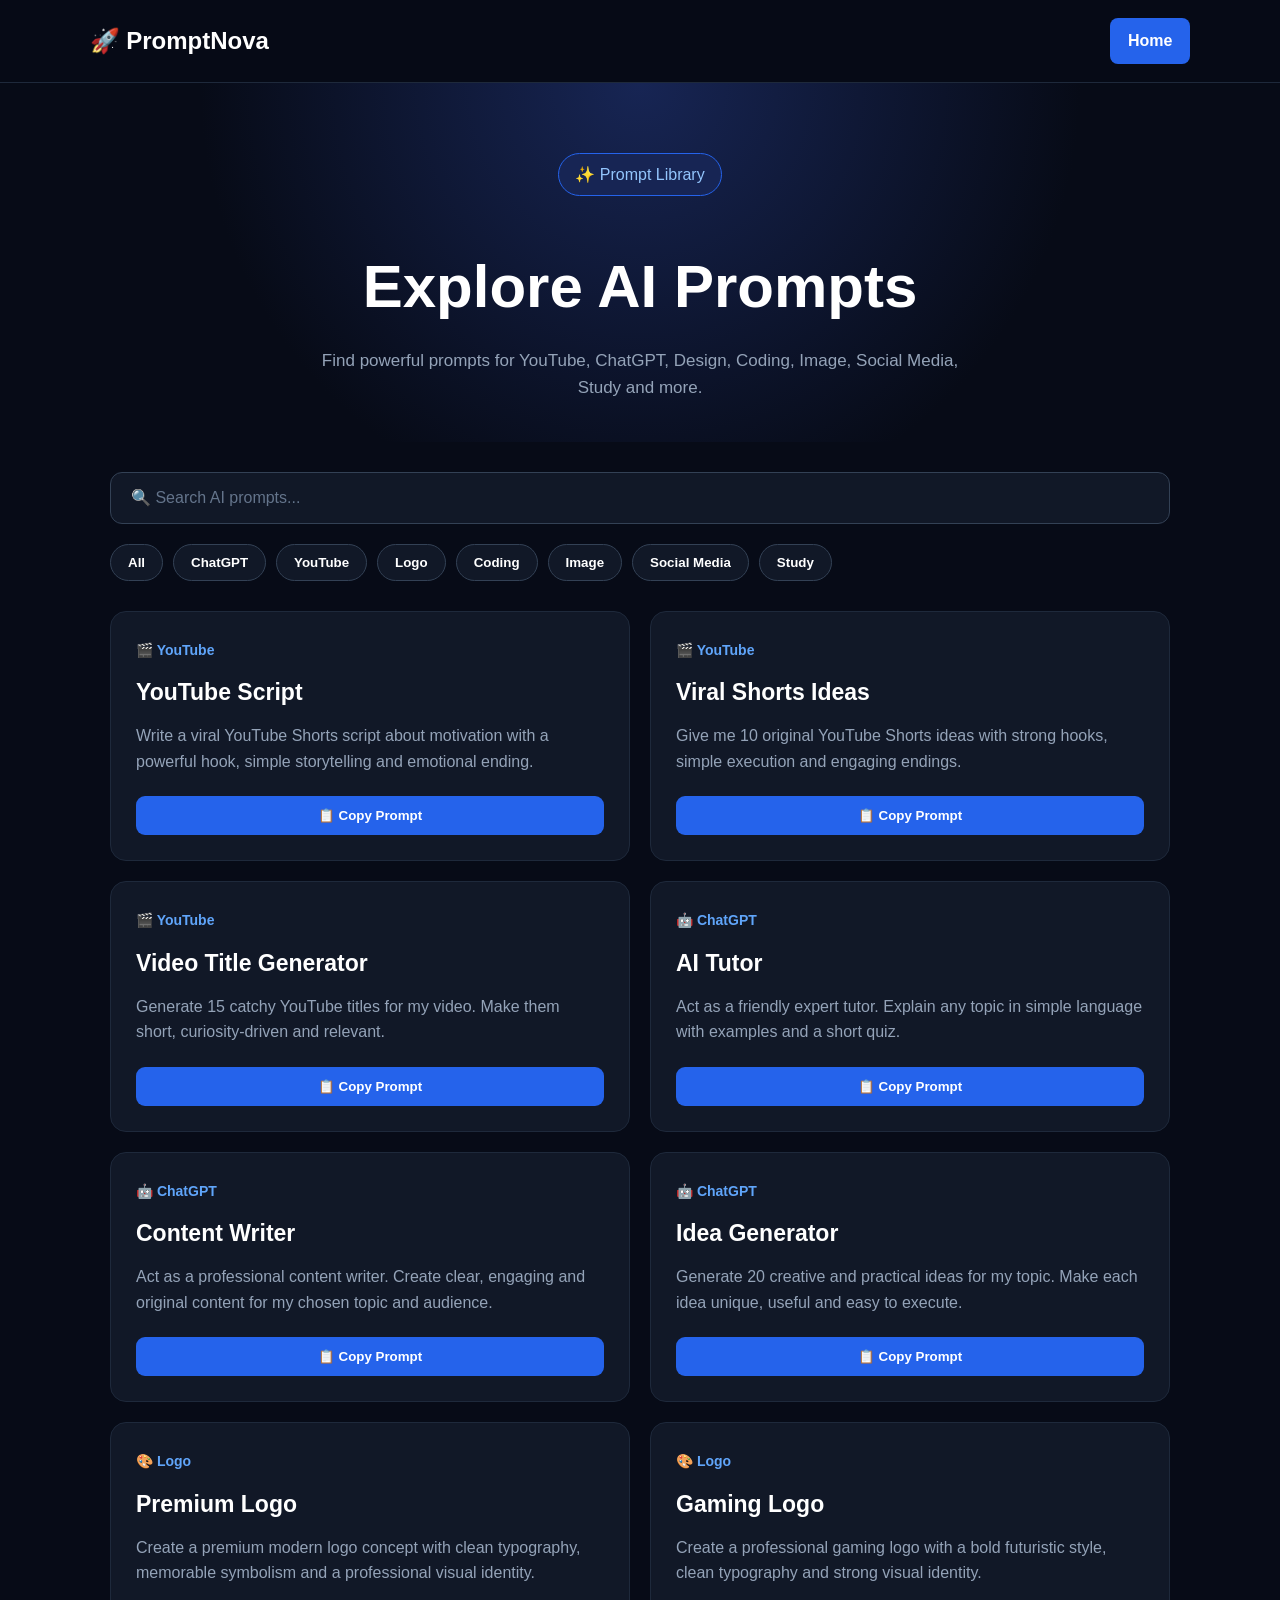
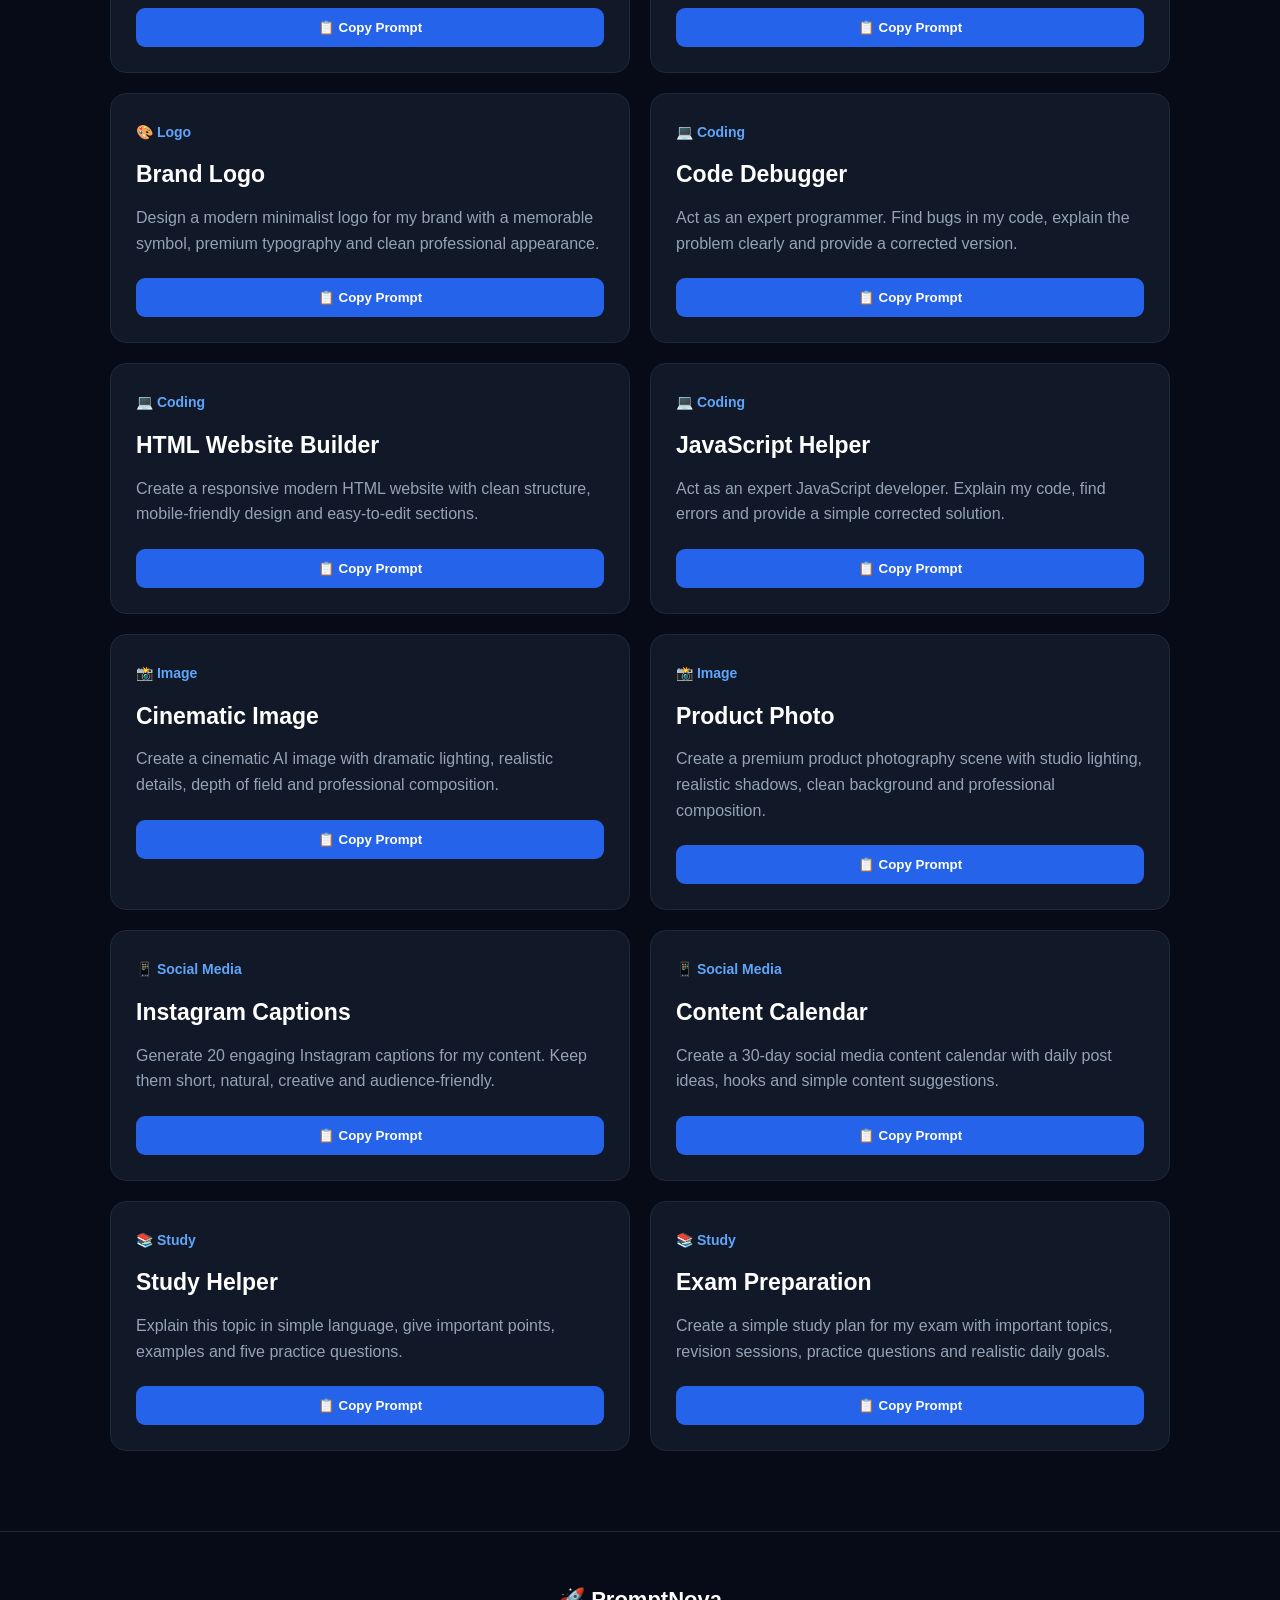
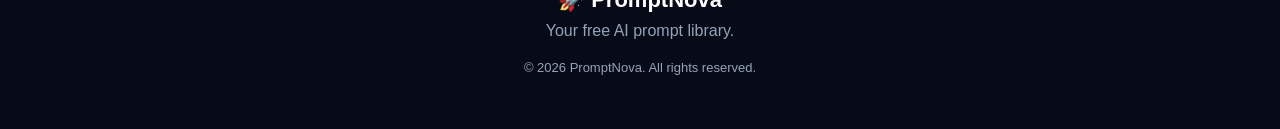
==== commit 0a5094ee: "Update prompts.html" ====
--- a/prompts.html
+++ b/prompts.html
@@ -1,27 +1,32 @@
 <!DOCTYPE html>
 <html lang="en">
+
 <head>
   <meta charset="UTF-8">
   <meta name="viewport" content="width=device-width, initial-scale=1.0">
 
   <title>PromptNova — AI Prompts</title>
 
-  <link rel="stylesheet" href="style.css?v=3">
+  <link rel="stylesheet" href="style.css?v=5">
 </head>
 
 <body>
 
   <!-- NAVBAR -->
   <nav class="navbar">
-    <div class="logo">🚀 PromptNova</div>
+
+    <div class="logo">
+      🚀 PromptNova
+    </div>
 
     <a href="index.html" class="nav-btn">
       Home
     </a>
+
   </nav>
 
 
-  <!-- PAGE HEADER -->
+  <!-- HERO -->
   <section class="prompts-hero">
 
     <div class="badge">
@@ -32,7 +37,7 @@
 
     <p>
       Find powerful prompts for YouTube, ChatGPT, Design,
-      Coding and more.
+      Coding, Image, Social Media, Study and more.
     </p>
 
   </section>
@@ -54,18 +59,13 @@
     <div class="categories">
 
       <button class="cat-btn">All</button>
-
       <button class="cat-btn">ChatGPT</button>
-
       <button class="cat-btn">YouTube</button>
-
       <button class="cat-btn">Logo</button>
-
       <button class="cat-btn">Coding</button>
-
       <button class="cat-btn">Image</button>
-<button class="cat-btn">Social Media</button>
-<button class="cat-btn">Study</button>
+      <button class="cat-btn">Social Media</button>
+      <button class="cat-btn">Study</button>
 
     </div>
 
@@ -74,227 +74,311 @@
     <div class="prompt-grid">
 
 
-      <!-- YOUTUBE -->
+      <!-- 1 -->
       <div class="card prompt-card" data-category="youtube">
-
         <span class="prompt-tag">🎬 YouTube</span>
 
-        <h2>YouTube Script Prompt</h2>
+        <h2>YouTube Script</h2>
 
         <p id="p1">
           Write a viral YouTube Shorts script about motivation
-          in under 60 seconds with a strong hook and emotional ending.
+          with a powerful hook, simple storytelling and emotional ending.
         </p>
 
         <button onclick="copyPrompt('p1')">
           📋 Copy Prompt
         </button>
-
-      </div>
-
-
-      <!-- LOGO -->
-      <div class="card prompt-card" data-category="logo">
-
-        <span class="prompt-tag">🎨 Logo</span>
-
-        <h2>Logo Design Prompt</h2>
+      </div>
+
+
+      <!-- 2 -->
+      <div class="card prompt-card" data-category="youtube">
+        <span class="prompt-tag">🎬 YouTube</span>
+
+        <h2>Viral Shorts Ideas</h2>
 
         <p id="p2">
-          Create a premium futuristic logo for an AI brand
-          named PromptNova with neon blue colors.
+          Give me 10 original YouTube Shorts ideas with strong hooks,
+          simple execution and engaging endings.
         </p>
 
         <button onclick="copyPrompt('p2')">
           📋 Copy Prompt
         </button>
-
-      </div>
-
-
-      <!-- CHATGPT -->
+      </div>
+
+
+      <!-- 3 -->
+      <div class="card prompt-card" data-category="youtube">
+        <span class="prompt-tag">🎬 YouTube</span>
+
+        <h2>Video Title Generator</h2>
+
+        <p id="p3">
+          Generate 15 catchy YouTube titles for my video.
+          Make them short, curiosity-driven and relevant.
+        </p>
+
+        <button onclick="copyPrompt('p3')">
+          📋 Copy Prompt
+        </button>
+      </div>
+
+
+      <!-- 4 -->
       <div class="card prompt-card" data-category="chatgpt">
-
         <span class="prompt-tag">🤖 ChatGPT</span>
 
-        <h2>AI Tutor Prompt</h2>
-
-        <p id="p3">
+        <h2>AI Tutor</h2>
+
+        <p id="p4">
           Act as a friendly expert tutor. Explain any topic
           in simple language with examples and a short quiz.
         </p>
 
-        <button onclick="copyPrompt('p3')">
-          📋 Copy Prompt
-        </button>
-
-      </div>
-
-
-      <!-- CODING -->
+        <button onclick="copyPrompt('p4')">
+          📋 Copy Prompt
+        </button>
+      </div>
+
+
+      <!-- 5 -->
+      <div class="card prompt-card" data-category="chatgpt">
+        <span class="prompt-tag">🤖 ChatGPT</span>
+
+        <h2>Content Writer</h2>
+
+        <p id="p5">
+          Act as a professional content writer. Create clear,
+          engaging and original content for my chosen topic and audience.
+        </p>
+
+        <button onclick="copyPrompt('p5')">
+          📋 Copy Prompt
+        </button>
+      </div>
+
+
+      <!-- 6 -->
+      <div class="card prompt-card" data-category="chatgpt">
+        <span class="prompt-tag">🤖 ChatGPT</span>
+
+        <h2>Idea Generator</h2>
+
+        <p id="p6">
+          Generate 20 creative and practical ideas for my topic.
+          Make each idea unique, useful and easy to execute.
+        </p>
+
+        <button onclick="copyPrompt('p6')">
+          📋 Copy Prompt
+        </button>
+      </div>
+
+
+      <!-- 7 -->
+      <div class="card prompt-card" data-category="logo">
+        <span class="prompt-tag">🎨 Logo</span>
+
+        <h2>Premium Logo</h2>
+
+        <p id="p7">
+          Create a premium modern logo concept with clean typography,
+          memorable symbolism and a professional visual identity.
+        </p>
+
+        <button onclick="copyPrompt('p7')">
+          📋 Copy Prompt
+        </button>
+      </div>
+
+
+      <!-- 8 -->
+      <div class="card prompt-card" data-category="logo">
+        <span class="prompt-tag">🎨 Logo</span>
+
+        <h2>Gaming Logo</h2>
+
+        <p id="p8">
+          Create a professional gaming logo with a bold futuristic style,
+          clean typography and strong visual identity.
+        </p>
+
+        <button onclick="copyPrompt('p8')">
+          📋 Copy Prompt
+        </button>
+      </div>
+
+
+      <!-- 9 -->
+      <div class="card prompt-card" data-category="logo">
+        <span class="prompt-tag">🎨 Logo</span>
+
+        <h2>Brand Logo</h2>
+
+        <p id="p9">
+          Design a modern minimalist logo for my brand with a memorable
+          symbol, premium typography and clean professional appearance.
+        </p>
+
+        <button onclick="copyPrompt('p9')">
+          📋 Copy Prompt
+        </button>
+      </div>
+
+
+      <!-- 10 -->
       <div class="card prompt-card" data-category="coding">
-
         <span class="prompt-tag">💻 Coding</span>
 
-        <h2>Code Debugger Prompt</h2>
-
-        <p id="p4">
+        <h2>Code Debugger</h2>
+
+        <p id="p10">
           Act as an expert programmer. Find bugs in my code,
           explain the problem clearly and provide a corrected version.
         </p>
 
-        <button onclick="copyPrompt('p4')">
-          📋 Copy Prompt
-        </button>
-
-      </div>
-      <!-- MORE PROMPTS -->
-
-<!-- CHATGPT -->
-<div class="card prompt-card" data-category="chatgpt">
-  <span class="prompt-tag">🤖 ChatGPT</span>
-  <h2>Content Writer</h2>
-  <p id="p5">
-    Act as a professional content writer. Create clear, engaging and original content for my chosen topic and audience.
-  </p>
-  <button onclick="copyPrompt('p5')">📋 Copy Prompt</button>
-</div>
-
-<!-- CHATGPT -->
-<div class="card prompt-card" data-category="chatgpt">
-  <span class="prompt-tag">🤖 ChatGPT</span>
-  <h2>Study Helper</h2>
-  <p id="p6">
-    Explain this topic in simple language, give important points, examples and five practice questions.
-  </p>
-  <button onclick="copyPrompt('p6')">📋 Copy Prompt</button>
-</div>
-
-<!-- YOUTUBE -->
-<div class="card prompt-card" data-category="youtube">
-  <span class="prompt-tag">🎬 YouTube</span>
-  <h2>Viral Shorts Ideas</h2>
-  <p id="p7">
-    Give me 10 original YouTube Shorts ideas with strong hooks, simple execution and engaging endings.
-  </p>
-  <button onclick="copyPrompt('p7')">📋 Copy Prompt</button>
-</div>
-
-<!-- YOUTUBE -->
-<div class="card prompt-card" data-category="youtube">
-  <span class="prompt-tag">🎬 YouTube</span>
-  <h2>Video Title Generator</h2>
-  <p id="p8">
-    Generate 15 catchy YouTube titles for my video. Make them short, curiosity-driven and relevant to the topic.
-  </p>
-  <button onclick="copyPrompt('p8')">📋 Copy Prompt</button>
-</div>
-
-<!-- LOGO -->
-<div class="card prompt-card" data-category="logo">
-  <span class="prompt-tag">🎨 Logo</span>
-  <h2>Gaming Logo</h2>
-  <p id="p9">
-    Create a professional gaming logo concept with a bold futuristic style, clean typography and strong visual identity.
-  </p>
-  <button onclick="copyPrompt('p9')">📋 Copy Prompt</button>
-</div>
-
-<!-- LOGO -->
-<div class="card prompt-card" data-category="logo">
-  <span class="prompt-tag">🎨 Logo</span>
-  <h2>Brand Logo</h2>
-  <p id="p10">
-    Design a modern minimalist logo for my brand with a memorable symbol, premium typography and a clean professional look.
-  </p>
-  <button onclick="copyPrompt('p10')">📋 Copy Prompt</button>
-</div>
-
-<!-- CODING -->
-<div class="card prompt-card" data-category="coding">
-  <span class="prompt-tag">💻 Coding</span>
-  <h2>HTML Website Builder</h2>
-  <p id="p11">
-    Create a responsive modern HTML website with clean structure, mobile-friendly design and easy-to-edit sections.
-  </p>
-  <button onclick="copyPrompt('p11')">📋 Copy Prompt</button>
-</div>
-
-<!-- CODING -->
-<div class="card prompt-card" data-category="coding">
-  <span class="prompt-tag">💻 Coding</span>
-  <h2>JavaScript Helper</h2>
-  <p id="p12">
-    Act as an expert JavaScript developer. Explain my code, find errors and provide a simple corrected solution.
-  </p>
-  <button onclick="copyPrompt('p12')">📋 Copy Prompt</button>
-</div>
-
-      <!-- IMAGE -->
-<div class="card prompt-card" data-category="image">
-  <span class="prompt-tag">📸 Image</span>
-  <h2>AI Image Prompt</h2>
-  <p id="p13">
-    Create a highly detailed cinematic image with professional lighting,
-    realistic textures and a visually stunning composition.
-  </p>
-  <button onclick="copyPrompt('p13')">📋 Copy Prompt</button>
-</div>
-
-<!-- IMAGE -->
-<div class="card prompt-card" data-category="image">
-  <span class="prompt-tag">📸 Image</span>
-  <h2>Product Photo Prompt</h2>
-  <p id="p14">
-    Create a premium product photography scene with studio lighting,
-    clean composition and realistic high-quality details.
-  </p>
-  <button onclick="copyPrompt('p14')">📋 Copy Prompt</button>
-</div>
-
-<!-- SOCIAL MEDIA -->
-<div class="card prompt-card" data-category="social media">
-  <span class="prompt-tag">📱 Social Media</span>
-  <h2>Instagram Caption</h2>
-  <p id="p15">
-    Write 10 engaging Instagram captions for my post with a natural
-    tone, strong hooks and relevant hashtags.
-  </p>
-  <button onclick="copyPrompt('p15')">📋 Copy Prompt</button>
-</div>
-
-<!-- SOCIAL MEDIA -->
-<div class="card prompt-card" data-category="social media">
-  <span class="prompt-tag">📱 Social Media</span>
-  <h2>Content Ideas</h2>
-  <p id="p16">
-    Give me 20 creative social media content ideas for my niche that
-    can increase engagement and attract new viewers.
-  </p>
-  <button onclick="copyPrompt('p16')">📋 Copy Prompt</button>
-</div>
-
-<!-- STUDY -->
-<div class="card prompt-card" data-category="study">
-  <span class="prompt-tag">📚 Study</span>
-  <h2>Study Planner</h2>
-  <p id="p17">
-    Create a realistic study plan for my subjects with focused sessions,
-    revision time, breaks and practice questions.
-  </p>
-  <button onclick="copyPrompt('p17')">📋 Copy Prompt</button>
-</div>
-
-<!-- STUDY -->
-<div class="card prompt-card" data-category="study">
-  <span class="prompt-tag">📚 Study</span>
-  <h2>Exam Preparation</h2>
-  <p id="p18">
-    Help me prepare for my exam by breaking the topic into important
-    concepts, quick notes, examples and practice questions.
-  </p>
-  <button onclick="copyPrompt('p18')">📋 Copy Prompt</button>
-</div>
+        <button onclick="copyPrompt('p10')">
+          📋 Copy Prompt
+        </button>
+      </div>
+
+
+      <!-- 11 -->
+      <div class="card prompt-card" data-category="coding">
+        <span class="prompt-tag">💻 Coding</span>
+
+        <h2>HTML Website Builder</h2>
+
+        <p id="p11">
+          Create a responsive modern HTML website with clean structure,
+          mobile-friendly design and easy-to-edit sections.
+        </p>
+
+        <button onclick="copyPrompt('p11')">
+          📋 Copy Prompt
+        </button>
+      </div>
+
+
+      <!-- 12 -->
+      <div class="card prompt-card" data-category="coding">
+        <span class="prompt-tag">💻 Coding</span>
+
+        <h2>JavaScript Helper</h2>
+
+        <p id="p12">
+          Act as an expert JavaScript developer. Explain my code,
+          find errors and provide a simple corrected solution.
+        </p>
+
+        <button onclick="copyPrompt('p12')">
+          📋 Copy Prompt
+        </button>
+      </div>
+
+
+      <!-- 13 -->
+      <div class="card prompt-card" data-category="image">
+        <span class="prompt-tag">📸 Image</span>
+
+        <h2>Cinematic Image</h2>
+
+        <p id="p13">
+          Create a cinematic AI image with dramatic lighting,
+          realistic details, depth of field and professional composition.
+        </p>
+
+        <button onclick="copyPrompt('p13')">
+          📋 Copy Prompt
+        </button>
+      </div>
+
+
+      <!-- 14 -->
+      <div class="card prompt-card" data-category="image">
+        <span class="prompt-tag">📸 Image</span>
+
+        <h2>Product Photo</h2>
+
+        <p id="p14">
+          Create a premium product photography scene with studio lighting,
+          realistic shadows, clean background and professional composition.
+        </p>
+
+        <button onclick="copyPrompt('p14')">
+          📋 Copy Prompt
+        </button>
+      </div>
+
+
+      <!-- 15 -->
+      <div class="card prompt-card" data-category="social media">
+        <span class="prompt-tag">📱 Social Media</span>
+
+        <h2>Instagram Captions</h2>
+
+        <p id="p15">
+          Generate 20 engaging Instagram captions for my content.
+          Keep them short, natural, creative and audience-friendly.
+        </p>
+
+        <button onclick="copyPrompt('p15')">
+          📋 Copy Prompt
+        </button>
+      </div>
+
+
+      <!-- 16 -->
+      <div class="card prompt-card" data-category="social media">
+        <span class="prompt-tag">📱 Social Media</span>
+
+        <h2>Content Calendar</h2>
+
+        <p id="p16">
+          Create a 30-day social media content calendar with daily
+          post ideas, hooks and simple content suggestions.
+        </p>
+
+        <button onclick="copyPrompt('p16')">
+          📋 Copy Prompt
+        </button>
+      </div>
+
+
+      <!-- 17 -->
+      <div class="card prompt-card" data-category="study">
+        <span class="prompt-tag">📚 Study</span>
+
+        <h2>Study Helper</h2>
+
+        <p id="p17">
+          Explain this topic in simple language, give important points,
+          examples and five practice questions.
+        </p>
+
+        <button onclick="copyPrompt('p17')">
+          📋 Copy Prompt
+        </button>
+      </div>
+
+
+      <!-- 18 -->
+      <div class="card prompt-card" data-category="study">
+        <span class="prompt-tag">📚 Study</span>
+
+        <h2>Exam Preparation</h2>
+
+        <p id="p18">
+          Create a simple study plan for my exam with important topics,
+          revision sessions, practice questions and realistic daily goals.
+        </p>
+
+        <button onclick="copyPrompt('p18')">
+          📋 Copy Prompt
+        </button>
+      </div>
+
 
     </div>
 
@@ -320,4 +404,5 @@
   <script src="script.js"></script>
 
 </body>
+
 </html>
